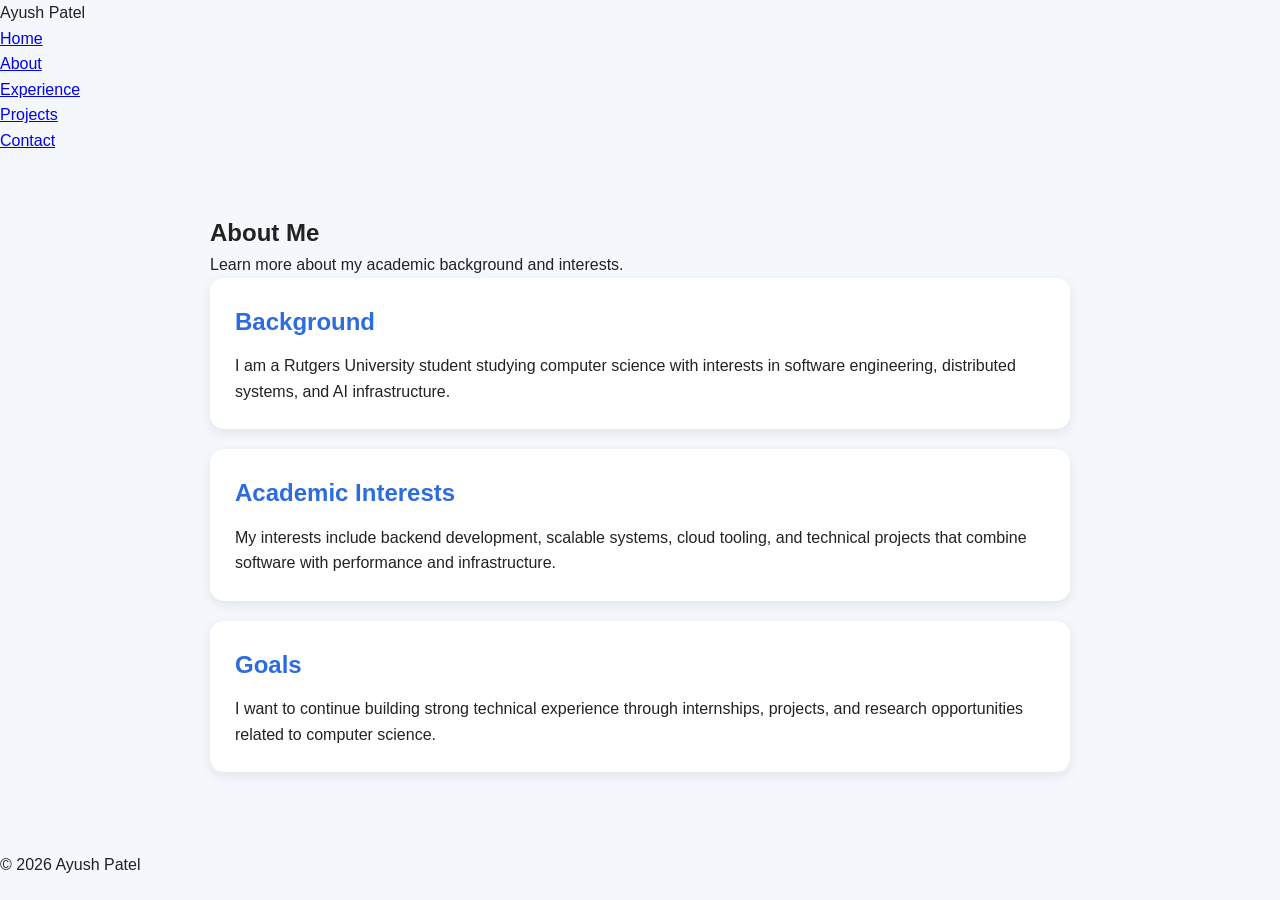
==== about.html @ 4a2d50ca "Add about.html with personal information" ====
<!DOCTYPE html>
<html lang="en">
<head>
  <meta charset="UTF-8" />
  <meta name="viewport" content="width=device-width, initial-scale=1.0" />
  <title>Ayush Patel | About</title>
  <link rel="stylesheet" href="styles.css" />
</head>
<body>
  <header>
    <nav class="navbar">
      <div class="logo">Ayush Patel</div>
      <ul class="nav-links">
        <li><a href="index.html">Home</a></li>
        <li><a href="about.html" class="active">About</a></li>
        <li><a href="experience.html">Experience</a></li>
        <li><a href="projects.html">Projects</a></li>
        <li><a href="contact.html">Contact</a></li>
      </ul>
    </nav>
  </header>

  <main class="container">
    <section class="page-header">
      <h1>About Me</h1>
      <p>Learn more about my academic background and interests.</p>
    </section>

    <section class="card">
      <h2>Background</h2>
      <p>
        I am a Rutgers University student studying computer science with interests
        in software engineering, distributed systems, and AI infrastructure.
      </p>
    </section>

    <section class="card">
      <h2>Academic Interests</h2>
      <p>
        My interests include backend development, scalable systems, cloud tooling,
        and technical projects that combine software with performance and infrastructure.
      </p>
    </section>

    <section class="card">
      <h2>Goals</h2>
      <p>
        I want to continue building strong technical experience through internships,
        projects, and research opportunities related to computer science.
      </p>
    </section>
  </main>

  <footer>
    <p>© 2026 Ayush Patel</p>
  </footer>
</body>
</html>
---- styles.css ----
* {
  margin: 0;
  padding: 0;
  box-sizing: border-box;
}

body {
  font-family: Arial, sans-serif;
  background: #f4f7fb;
  color: #222;
  line-height: 1.6;
}

.container {
  max-width: 900px;
  margin: 40px auto;
  padding: 20px;
}

.hero {
  display: flex;
  align-items: center;
  gap: 30px;
  background: white;
  padding: 30px;
  border-radius: 14px;
  box-shadow: 0 4px 12px rgba(0, 0, 0, 0.08);
  margin-bottom: 25px;
}

.photo-box img {
  width: 180px;
  height: 180px;
  object-fit: cover;
  border-radius: 12px;
  border: 3px solid #2d6cdf;
}

.intro h1 {
  font-size: 2.5rem;
  color: #1d3557;
  margin-bottom: 10px;
}

.subtitle {
  font-size: 1.1rem;
  color: #555;
}

.card {
  background: white;
  padding: 25px;
  border-radius: 14px;
  box-shadow: 0 4px 12px rgba(0, 0, 0, 0.08);
  margin-bottom: 20px;
}

.card h2 {
  color: #2d6cdf;
  margin-bottom: 12px;
}

.card ul {
  padding-left: 20px;
}

.card li {
  margin-bottom: 8px;
}
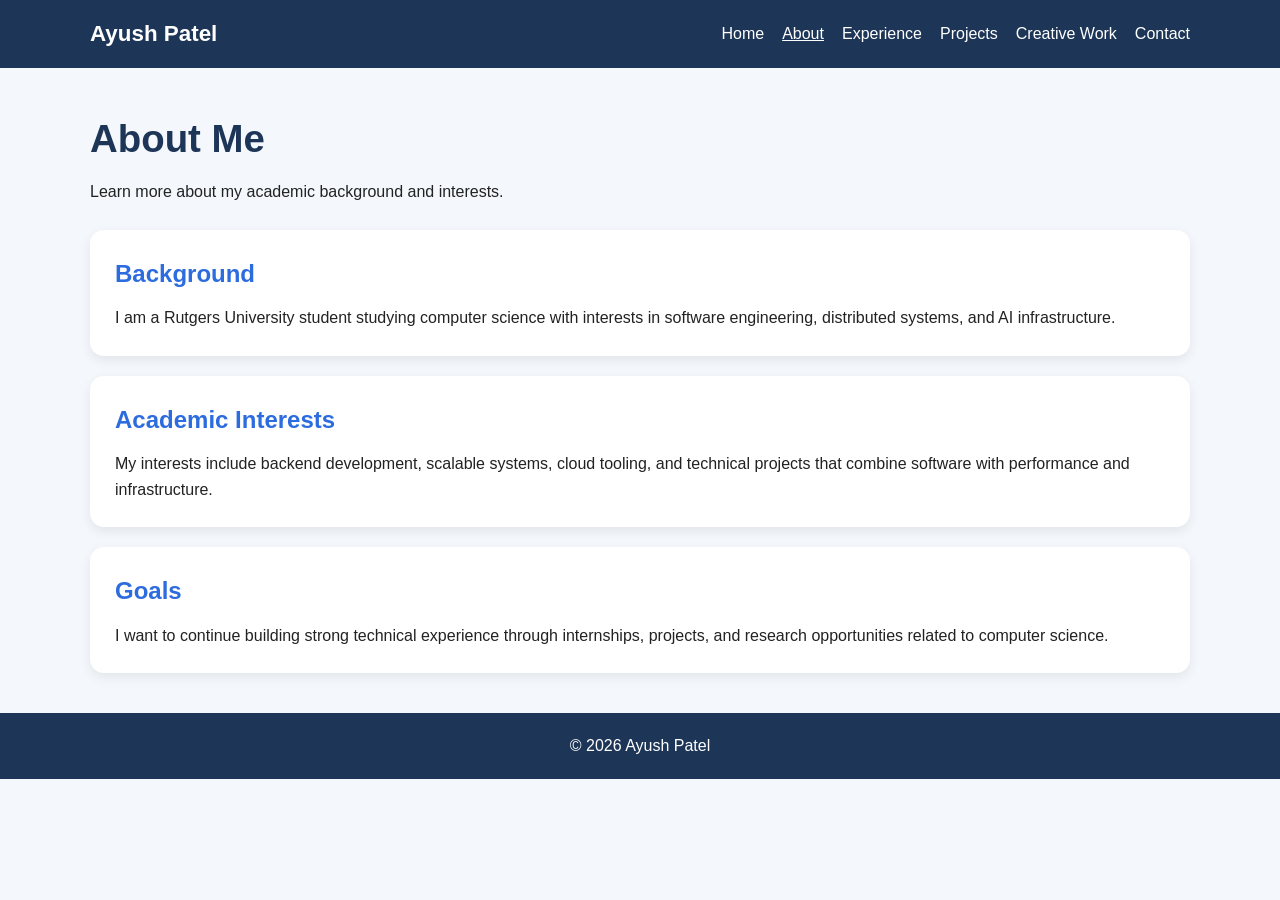
==== commit 1b789e12: "Update about.html" ====
--- a/about.html
+++ b/about.html
@@ -15,6 +15,7 @@
         <li><a href="about.html" class="active">About</a></li>
         <li><a href="experience.html">Experience</a></li>
         <li><a href="projects.html">Projects</a></li>
+        <li><a href="creative.html">Creative Work</a></li>
         <li><a href="contact.html">Contact</a></li>
       </ul>
     </nav>
--- a/styles.css
+++ b/styles.css
@@ -11,10 +11,47 @@
   line-height: 1.6;
 }
 
+header {
+  background: #1d3557;
+  padding: 16px 0;
+}
+
+.navbar {
+  width: 90%;
+  max-width: 1100px;
+  margin: 0 auto;
+  display: flex;
+  justify-content: space-between;
+  align-items: center;
+}
+
+.logo {
+  color: white;
+  font-size: 1.4rem;
+  font-weight: bold;
+}
+
+.nav-links {
+  list-style: none;
+  display: flex;
+  gap: 18px;
+}
+
+.nav-links a {
+  color: white;
+  text-decoration: none;
+  font-weight: 500;
+}
+
+.nav-links a:hover,
+.nav-links a.active {
+  text-decoration: underline;
+}
+
 .container {
-  max-width: 900px;
+  width: 90%;
+  max-width: 1100px;
   margin: 40px auto;
-  padding: 20px;
 }
 
 .hero {
@@ -26,18 +63,25 @@
   border-radius: 14px;
   box-shadow: 0 4px 12px rgba(0, 0, 0, 0.08);
   margin-bottom: 25px;
+  flex-wrap: wrap;
 }
 
 .photo-box img {
-  width: 180px;
-  height: 180px;
+  width: 220px;
+  height: 220px;
   object-fit: cover;
-  border-radius: 12px;
+  border-radius: 14px;
   border: 3px solid #2d6cdf;
 }
 
-.intro h1 {
-  font-size: 2.5rem;
+.hero-text {
+  flex: 1;
+  min-width: 260px;
+}
+
+.hero-text h1,
+.page-header h1 {
+  font-size: 2.4rem;
   color: #1d3557;
   margin-bottom: 10px;
 }
@@ -45,6 +89,11 @@
 .subtitle {
   font-size: 1.1rem;
   color: #555;
+  margin-bottom: 14px;
+}
+
+.page-header {
+  margin-bottom: 25px;
 }
 
 .card {
@@ -67,3 +116,60 @@
 .card li {
   margin-bottom: 8px;
 }
+
+.button {
+  display: inline-block;
+  background: #2d6cdf;
+  color: white;
+  text-decoration: none;
+  padding: 10px 18px;
+  border-radius: 8px;
+  margin-top: 12px;
+  border: none;
+  cursor: pointer;
+  font-size: 1rem;
+}
+
+.button:hover {
+  background: #1f56b5;
+}
+
+form {
+  display: flex;
+  flex-direction: column;
+  gap: 10px;
+}
+
+input,
+textarea {
+  width: 100%;
+  padding: 12px;
+  border: 1px solid #ccc;
+  border-radius: 8px;
+  font-size: 1rem;
+}
+
+footer {
+  text-align: center;
+  padding: 20px;
+  background: #1d3557;
+  color: white;
+  margin-top: 40px;
+}
+
+@media (max-width: 768px) {
+  .navbar {
+    flex-direction: column;
+    gap: 12px;
+  }
+
+  .nav-links {
+    flex-wrap: wrap;
+    justify-content: center;
+  }
+
+  .hero {
+    flex-direction: column;
+    text-align: center;
+  }
+}
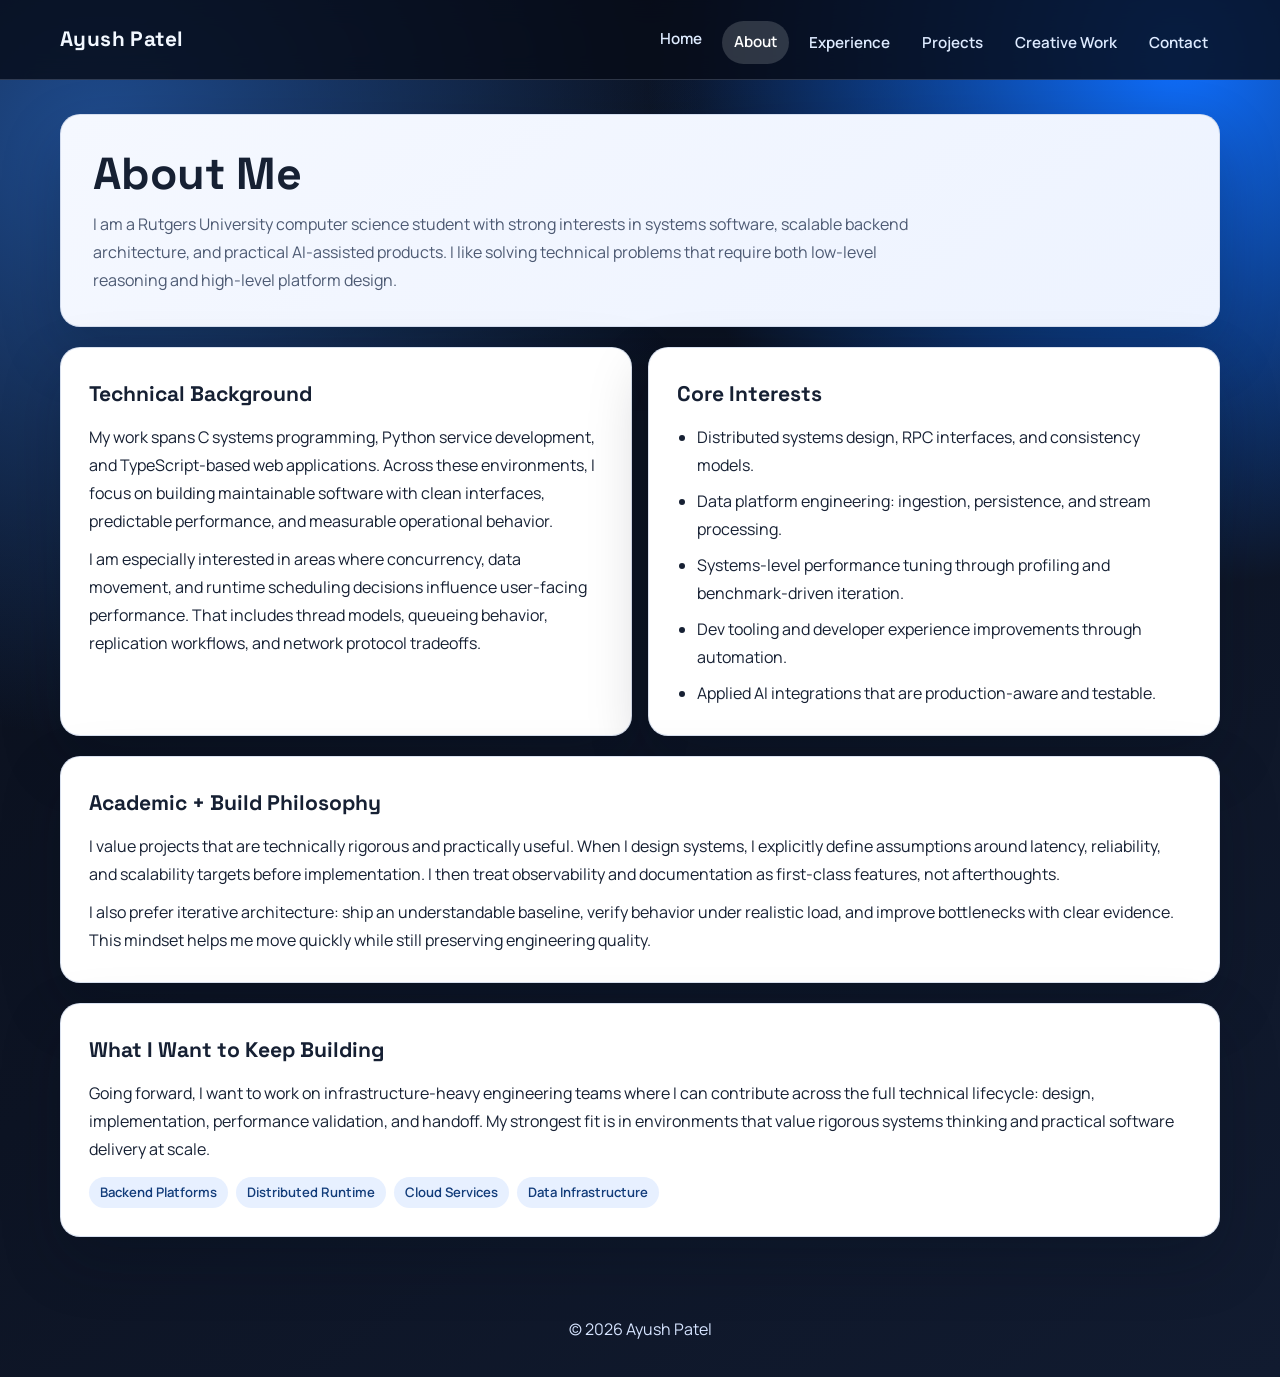
==== commit 5fa6a840: "all changes" ====
--- a/about.html
+++ b/about.html
@@ -24,31 +24,55 @@
   <main class="container">
     <section class="page-header">
       <h1>About Me</h1>
-      <p>Learn more about my academic background and interests.</p>
+      <p>
+        I am a Rutgers University computer science student with strong interests in systems software, scalable backend architecture, and practical AI-assisted products. I like solving technical problems that require both low-level reasoning and high-level platform design.
+      </p>
+    </section>
+
+    <section class="split">
+      <article class="card">
+        <h2>Technical Background</h2>
+        <p>
+          My work spans C systems programming, Python service development, and TypeScript-based web applications. Across these environments, I focus on building maintainable software with clean interfaces, predictable performance, and measurable operational behavior.
+        </p>
+        <p>
+          I am especially interested in areas where concurrency, data movement, and runtime scheduling decisions influence user-facing performance. That includes thread models, queueing behavior, replication workflows, and network protocol tradeoffs.
+        </p>
+      </article>
+
+      <article class="card">
+        <h2>Core Interests</h2>
+        <ul>
+          <li>Distributed systems design, RPC interfaces, and consistency models.</li>
+          <li>Data platform engineering: ingestion, persistence, and stream processing.</li>
+          <li>Systems-level performance tuning through profiling and benchmark-driven iteration.</li>
+          <li>Dev tooling and developer experience improvements through automation.</li>
+          <li>Applied AI integrations that are production-aware and testable.</li>
+        </ul>
+      </article>
     </section>
 
     <section class="card">
-      <h2>Background</h2>
+      <h2>Academic + Build Philosophy</h2>
       <p>
-        I am a Rutgers University student studying computer science with interests
-        in software engineering, distributed systems, and AI infrastructure.
+        I value projects that are technically rigorous and practically useful. When I design systems, I explicitly define assumptions around latency, reliability, and scalability targets before implementation. I then treat observability and documentation as first-class features, not afterthoughts.
+      </p>
+      <p>
+        I also prefer iterative architecture: ship an understandable baseline, verify behavior under realistic load, and improve bottlenecks with clear evidence. This mindset helps me move quickly while still preserving engineering quality.
       </p>
     </section>
 
     <section class="card">
-      <h2>Academic Interests</h2>
+      <h2>What I Want to Keep Building</h2>
       <p>
-        My interests include backend development, scalable systems, cloud tooling,
-        and technical projects that combine software with performance and infrastructure.
+        Going forward, I want to work on infrastructure-heavy engineering teams where I can contribute across the full technical lifecycle: design, implementation, performance validation, and handoff. My strongest fit is in environments that value rigorous systems thinking and practical software delivery at scale.
       </p>
-    </section>
-
-    <section class="card">
-      <h2>Goals</h2>
-      <p>
-        I want to continue building strong technical experience through internships,
-        projects, and research opportunities related to computer science.
-      </p>
+      <div class="tag-row">
+        <span class="tag">Backend Platforms</span>
+        <span class="tag">Distributed Runtime</span>
+        <span class="tag">Cloud Services</span>
+        <span class="tag">Data Infrastructure</span>
+      </div>
     </section>
   </main>
 
--- a/styles.css
+++ b/styles.css
@@ -1,3 +1,21 @@
+@import url('https://fonts.googleapis.com/css2?family=Manrope:wght@400;500;600;700;800&family=Space+Grotesk:wght@500;600;700&display=swap');
+
+:root {
+  --bg: #0a0f1b;
+  --bg-soft: #121a2b;
+  --panel: rgba(255, 255, 255, 0.92);
+  --panel-strong: #ffffff;
+  --text: #162033;
+  --text-soft: #4d5a73;
+  --brand: #0f6efd;
+  --brand-deep: #0847a6;
+  --accent: #23b7a4;
+  --line: #d9e2f1;
+  --shadow: 0 24px 60px rgba(4, 12, 28, 0.22);
+  --radius-lg: 20px;
+  --radius-md: 14px;
+}
+
 * {
   margin: 0;
   padding: 0;
@@ -5,171 +23,388 @@
 }
 
 body {
-  font-family: Arial, sans-serif;
-  background: #f4f7fb;
-  color: #222;
-  line-height: 1.6;
+  min-height: 100vh;
+  font-family: 'Manrope', sans-serif;
+  color: var(--text);
+  line-height: 1.75;
+  background:
+    radial-gradient(circle at 8% 10%, #1f4c8f 0%, transparent 35%),
+    radial-gradient(circle at 92% 4%, #0f6efd 0%, transparent 30%),
+    linear-gradient(145deg, #0a0f1b 0%, #0d1424 50%, #111b30 100%);
 }
 
 header {
-  background: #1d3557;
-  padding: 16px 0;
+  position: sticky;
+  top: 0;
+  z-index: 100;
+  backdrop-filter: blur(12px);
+  background: rgba(7, 12, 24, 0.82);
+  border-bottom: 1px solid rgba(197, 214, 245, 0.2);
 }
 
 .navbar {
-  width: 90%;
-  max-width: 1100px;
+  width: min(1160px, 92vw);
   margin: 0 auto;
+  padding: 14px 0;
   display: flex;
+  align-items: center;
   justify-content: space-between;
-  align-items: center;
+  gap: 20px;
 }
 
 .logo {
-  color: white;
-  font-size: 1.4rem;
-  font-weight: bold;
+  font-family: 'Space Grotesk', sans-serif;
+  font-size: 1.3rem;
+  letter-spacing: 0.02em;
+  font-weight: 700;
+  color: #f3f8ff;
 }
 
 .nav-links {
   list-style: none;
   display: flex;
-  gap: 18px;
+  align-items: center;
+  flex-wrap: wrap;
+  gap: 8px;
 }
 
 .nav-links a {
-  color: white;
+  display: inline-block;
+  color: #deebff;
+  font-size: 0.95rem;
+  font-weight: 600;
   text-decoration: none;
-  font-weight: 500;
+  padding: 8px 12px;
+  border-radius: 999px;
+  transition: transform 0.2s ease, background 0.2s ease, color 0.2s ease;
 }
 
 .nav-links a:hover,
 .nav-links a.active {
-  text-decoration: underline;
+  background: rgba(255, 255, 255, 0.16);
+  color: #ffffff;
+  transform: translateY(-1px);
 }
 
 .container {
-  width: 90%;
-  max-width: 1100px;
-  margin: 40px auto;
+  width: min(1160px, 92vw);
+  margin: 34px auto 52px;
+  display: grid;
+  gap: 20px;
+}
+
+.panel,
+.card,
+.hero,
+.page-header {
+  background: var(--panel);
+  border: 1px solid rgba(201, 213, 233, 0.7);
+  border-radius: var(--radius-lg);
+  box-shadow: var(--shadow);
+}
+
+.page-header {
+  padding: 32px;
+  background: linear-gradient(145deg, #f5f8ff 0%, #edf3ff 100%);
+}
+
+.page-header h1,
+.hero h1 {
+  font-family: 'Space Grotesk', sans-serif;
+  font-size: clamp(1.85rem, 4vw, 2.8rem);
+  line-height: 1.2;
+  margin-bottom: 10px;
+}
+
+.page-header p,
+.subtitle,
+.lead {
+  color: var(--text-soft);
+  max-width: 840px;
 }
 
 .hero {
-  display: flex;
+  padding: 34px;
+  display: grid;
+  grid-template-columns: 220px 1fr;
   align-items: center;
   gap: 30px;
-  background: white;
-  padding: 30px;
-  border-radius: 14px;
-  box-shadow: 0 4px 12px rgba(0, 0, 0, 0.08);
-  margin-bottom: 25px;
+  background: linear-gradient(120deg, #ffffff 0%, #eef5ff 80%);
+}
+
+.photo-box img {
+  width: 100%;
+  aspect-ratio: 1;
+  object-fit: cover;
+  border-radius: 18px;
+  border: 4px solid #dce9ff;
+}
+
+.hero-text h1 {
+  margin-bottom: 6px;
+}
+
+.subtitle {
+  margin-bottom: 14px;
+  font-weight: 600;
+}
+
+.meta-grid,
+.card-grid,
+.project-grid,
+.gallery-grid {
+  display: grid;
+  gap: 16px;
+}
+
+.meta-grid {
+  grid-template-columns: repeat(auto-fit, minmax(210px, 1fr));
+}
+
+.meta-item {
+  border-radius: var(--radius-md);
+  border: 1px solid var(--line);
+  background: var(--panel-strong);
+  padding: 14px 16px;
+}
+
+.meta-item h3 {
+  font-size: 0.85rem;
+  text-transform: uppercase;
+  letter-spacing: 0.08em;
+  color: #5d6c86;
+  margin-bottom: 4px;
+}
+
+.meta-item p {
+  font-size: 0.98rem;
+  font-weight: 600;
+  color: #21304a;
+}
+
+.card {
+  padding: 28px;
+  background: var(--panel-strong);
+}
+
+.card h2 {
+  font-family: 'Space Grotesk', sans-serif;
+  font-size: 1.32rem;
+  margin-bottom: 10px;
+}
+
+.card h3 {
+  font-size: 1.04rem;
+  margin: 12px 0 8px;
+}
+
+.card p + p {
+  margin-top: 10px;
+}
+
+ul {
+  padding-left: 20px;
+}
+
+li + li {
+  margin-top: 8px;
+}
+
+.split {
+  display: grid;
+  grid-template-columns: 1fr 1fr;
+  gap: 16px;
+}
+
+.kicker {
+  font-size: 0.82rem;
+  text-transform: uppercase;
+  letter-spacing: 0.09em;
+  font-weight: 700;
+  color: var(--brand-deep);
+  margin-bottom: 8px;
+}
+
+.tag-row {
+  display: flex;
   flex-wrap: wrap;
-}
-
-.photo-box img {
-  width: 220px;
-  height: 220px;
+  gap: 8px;
+  margin-top: 14px;
+}
+
+.tag {
+  display: inline-block;
+  border-radius: 999px;
+  padding: 4px 11px;
+  font-size: 0.82rem;
+  font-weight: 600;
+  background: #e7f0ff;
+  color: #123c7a;
+}
+
+.button,
+.project-link {
+  display: inline-flex;
+  align-items: center;
+  justify-content: center;
+  margin-top: 14px;
+  padding: 10px 15px;
+  border-radius: 10px;
+  border: 1px solid transparent;
+  background: linear-gradient(135deg, var(--brand) 0%, #1a8bfd 100%);
+  color: #ffffff;
+  text-decoration: none;
+  font-weight: 700;
+  font-size: 0.92rem;
+  transition: transform 0.2s ease, box-shadow 0.2s ease;
+}
+
+.button:hover,
+.project-link:hover {
+  transform: translateY(-1px);
+  box-shadow: 0 8px 22px rgba(15, 110, 253, 0.28);
+}
+
+.project-grid {
+  grid-template-columns: repeat(auto-fit, minmax(310px, 1fr));
+}
+
+.project-card {
+  border-radius: var(--radius-md);
+  border: 1px solid var(--line);
+  background: #fbfdff;
+  padding: 20px;
+}
+
+.project-head {
+  display: flex;
+  align-items: baseline;
+  justify-content: space-between;
+  gap: 12px;
+  margin-bottom: 6px;
+}
+
+.project-date {
+  color: #667793;
+  font-size: 0.9rem;
+  font-weight: 600;
+  white-space: nowrap;
+}
+
+.project-tech {
+  color: #2f466d;
+  font-size: 0.92rem;
+  margin-bottom: 8px;
+}
+
+.gallery-grid {
+  grid-template-columns: repeat(auto-fit, minmax(230px, 1fr));
+}
+
+.gallery-item {
+  border: 1px solid var(--line);
+  border-radius: var(--radius-md);
+  overflow: hidden;
+  background: #fefefe;
+}
+
+.gallery-item img {
+  width: 100%;
+  height: 180px;
   object-fit: cover;
-  border-radius: 14px;
-  border: 3px solid #2d6cdf;
-}
-
-.hero-text {
-  flex: 1;
-  min-width: 260px;
-}
-
-.hero-text h1,
-.page-header h1 {
-  font-size: 2.4rem;
-  color: #1d3557;
-  margin-bottom: 10px;
-}
-
-.subtitle {
-  font-size: 1.1rem;
-  color: #555;
-  margin-bottom: 14px;
-}
-
-.page-header {
-  margin-bottom: 25px;
-}
-
-.card {
-  background: white;
-  padding: 25px;
-  border-radius: 14px;
-  box-shadow: 0 4px 12px rgba(0, 0, 0, 0.08);
-  margin-bottom: 20px;
-}
-
-.card h2 {
-  color: #2d6cdf;
-  margin-bottom: 12px;
-}
-
-.card ul {
-  padding-left: 20px;
-}
-
-.card li {
-  margin-bottom: 8px;
-}
-
-.button {
-  display: inline-block;
-  background: #2d6cdf;
-  color: white;
-  text-decoration: none;
-  padding: 10px 18px;
-  border-radius: 8px;
-  margin-top: 12px;
-  border: none;
-  cursor: pointer;
-  font-size: 1rem;
-}
-
-.button:hover {
-  background: #1f56b5;
+}
+
+.gallery-item .body {
+  padding: 14px;
 }
 
 form {
-  display: flex;
-  flex-direction: column;
+  display: grid;
   gap: 10px;
+  margin-top: 8px;
+}
+
+label {
+  font-weight: 600;
+  color: #293b59;
 }
 
 input,
+select,
 textarea {
   width: 100%;
-  padding: 12px;
-  border: 1px solid #ccc;
-  border-radius: 8px;
-  font-size: 1rem;
+  font: inherit;
+  border: 1px solid #c4d3eb;
+  border-radius: 10px;
+  padding: 11px 12px;
+  background: #f9fbff;
+}
+
+input:focus,
+select:focus,
+textarea:focus {
+  outline: 2px solid #b8d1ff;
+  border-color: #8eb5ff;
+}
+
+.form-note {
+  color: #536482;
+  font-size: 0.88rem;
+  margin-top: 2px;
+}
+
+.code-block {
+  margin-top: 12px;
+  padding: 14px;
+  border-radius: 12px;
+  background: #0e1628;
+  color: #dce7fb;
+  overflow-x: auto;
+  font-family: 'SFMono-Regular', Consolas, 'Liberation Mono', Menlo, monospace;
+  font-size: 0.85rem;
+  line-height: 1.5;
 }
 
 footer {
+  margin-top: 20px;
   text-align: center;
-  padding: 20px;
-  background: #1d3557;
-  color: white;
-  margin-top: 40px;
-}
-
-@media (max-width: 768px) {
+  color: #d6e4ff;
+  padding: 26px 12px 34px;
+}
+
+@media (max-width: 980px) {
+  .hero {
+    grid-template-columns: 1fr;
+    text-align: center;
+  }
+
+  .photo-box {
+    max-width: 220px;
+    margin: 0 auto;
+  }
+
+  .split {
+    grid-template-columns: 1fr;
+  }
+}
+
+@media (max-width: 760px) {
   .navbar {
     flex-direction: column;
-    gap: 12px;
+    align-items: flex-start;
   }
 
   .nav-links {
-    flex-wrap: wrap;
-    justify-content: center;
-  }
-
+    gap: 4px;
+  }
+
+  .container {
+    margin-top: 22px;
+  }
+
+  .page-header,
+  .card,
   .hero {
-    flex-direction: column;
-    text-align: center;
-  }
-}
+    padding: 22px;
+  }
+}
